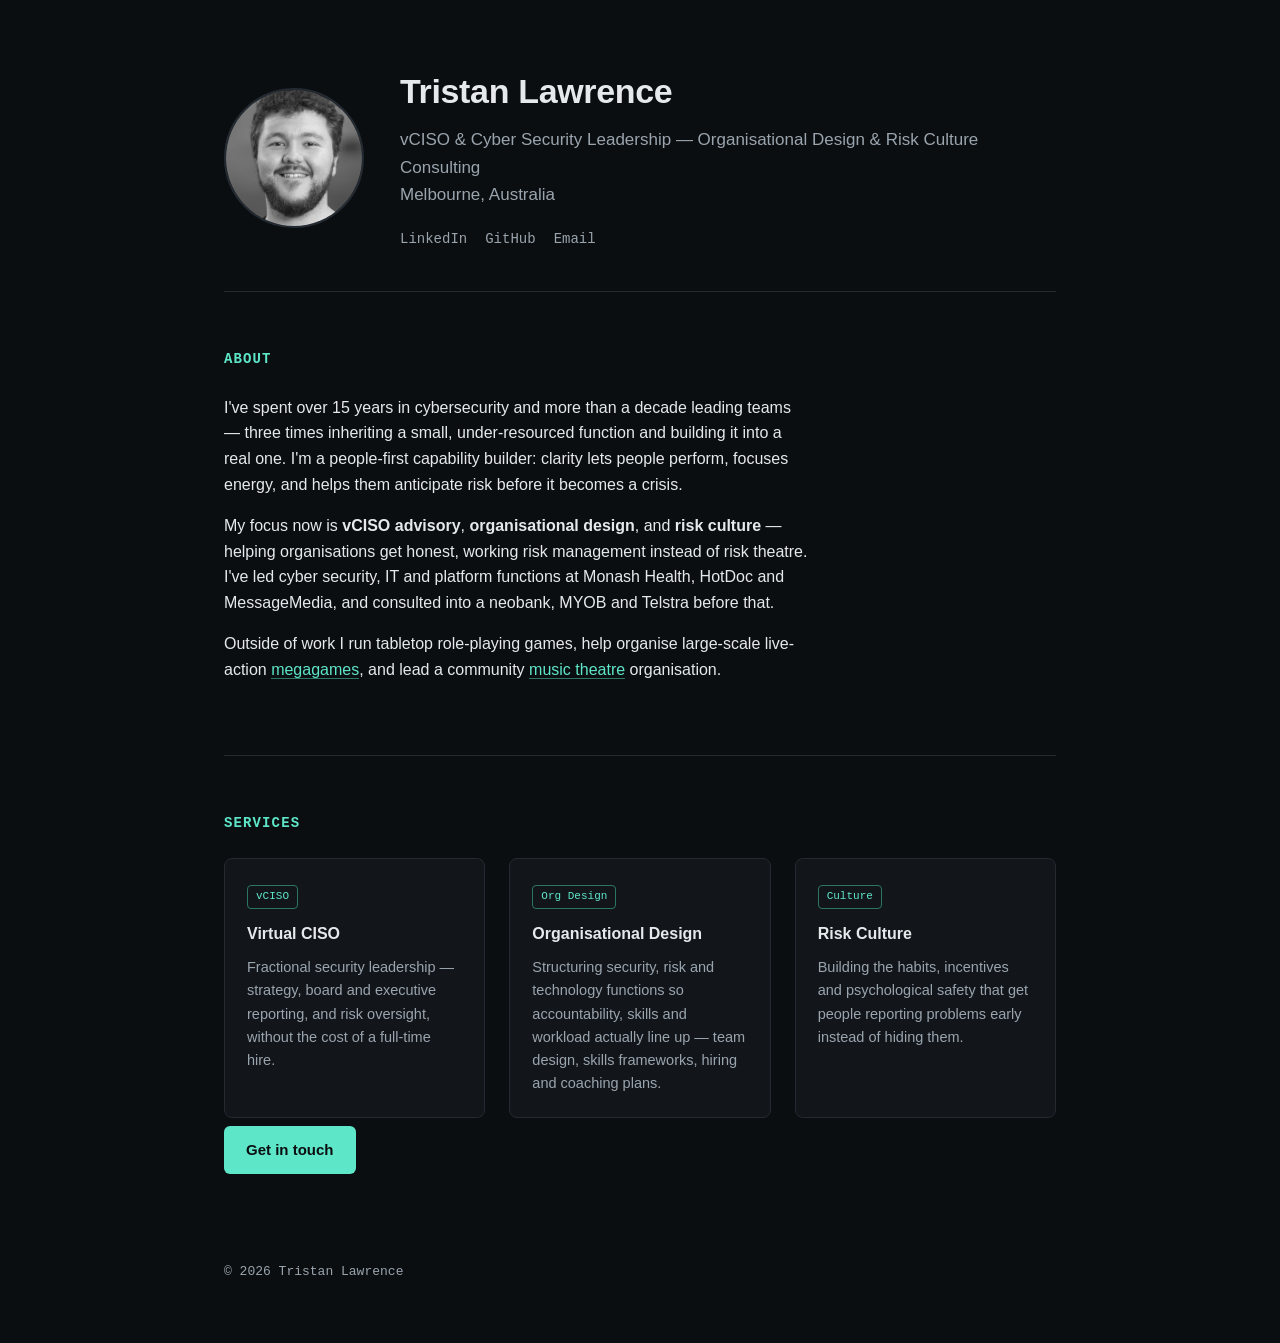
==== index.html @ bc86ba5f "Build personal site: vCISO/org design/risk culture consulting Dark, minimal single-page site plus th" ====
<!DOCTYPE html>
<html lang="en">
<head>
<meta charset="UTF-8">
<meta name="viewport" content="width=device-width, initial-scale=1.0">
<title>Tristan Lawrence — vCISO &amp; Risk Culture Consulting</title>
<meta name="description" content="Tristan Lawrence — vCISO advisory, organisational design and risk culture consulting. Melbourne, Australia.">
<link rel="stylesheet" href="assets/css/style.css">
</head>
<body>
<div class="wrap">
  <header class="site">
    <div class="hero">
      <img src="assets/img/headshot.jpg" alt="Tristan Lawrence">
      <div>
        <h1>Tristan Lawrence</h1>
        <p class="tagline">vCISO &amp; Cyber Security Leadership — Organisational Design &amp; Risk Culture Consulting<br>Melbourne, Australia</p>
        <nav class="social">
          <a href="https://www.linkedin.com/in/tristandlawrence/">LinkedIn</a>
          <a href="https://github.com/tristandlawrence">GitHub</a>
          <a href="mailto:tristan_lawrence@hotmail.com">Email</a>
        </nav>
      </div>
    </div>
  </header>

  <section>
    <h2>About</h2>
    <p>I've spent over 15 years in cybersecurity and more than a decade leading teams — three times inheriting a small, under-resourced function and building it into a real one. I'm a people-first capability builder: clarity lets people perform, focuses energy, and helps them anticipate risk before it becomes a crisis.</p>
    <p>My focus now is <strong>vCISO advisory</strong>, <strong>organisational design</strong>, and <strong>risk culture</strong> — helping organisations get honest, working risk management instead of risk theatre. I've led cyber security, IT and platform functions at Monash Health, HotDoc and MessageMedia, and consulted into a neobank, MYOB and Telstra before that.</p>
    <p class="interests">Outside of work I run tabletop role-playing games, help organise large-scale live-action <a href="megagames.html">megagames</a>, and lead a community <a href="theatre.html">music theatre</a> organisation.</p>
  </section>

  <section>
    <h2>Services</h2>
    <div class="services">
      <div class="service">
        <span class="tag">vCISO</span>
        <h3>Virtual CISO</h3>
        <p>Fractional security leadership — strategy, board and executive reporting, and risk oversight, without the cost of a full-time hire.</p>
      </div>
      <div class="service">
        <span class="tag">Org Design</span>
        <h3>Organisational Design</h3>
        <p>Structuring security, risk and technology functions so accountability, skills and workload actually line up — team design, skills frameworks, hiring and coaching plans.</p>
      </div>
      <div class="service">
        <span class="tag">Culture</span>
        <h3>Risk Culture</h3>
        <p>Building the habits, incentives and psychological safety that get people reporting problems early instead of hiding them.</p>
      </div>
    </div>
    <a class="cta" href="mailto:tristan_lawrence@hotmail.com">Get in touch</a>
  </section>

  <footer class="site">© 2026 Tristan Lawrence</footer>
</div>
</body>
</html>
---- assets/css/style.css ----
:root{
  --bg:#0b0e11;
  --bg-alt:#12161b;
  --border:#232a31;
  --text:#e6e9ec;
  --text-dim:#9aa4ad;
  --accent:#5ee6c9;
  --accent-dim:#2b7566;
  --mono:'SFMono-Regular',Consolas,'Liberation Mono',Menlo,monospace;
  --sans:-apple-system,BlinkMacSystemFont,'Segoe UI',Roboto,Helvetica,Arial,sans-serif;
}
*{box-sizing:border-box;}
body{
  margin:0;
  background:var(--bg);
  color:var(--text);
  font-family:var(--sans);
  line-height:1.6;
}
.wrap{max-width:880px;margin:0 auto;padding:0 24px;}

/* Header / hero */
header.site{
  padding:64px 0 40px;
  border-bottom:1px solid var(--border);
}
.eyebrow{
  font-family:var(--mono);
  color:var(--accent);
  font-size:13px;
  letter-spacing:.08em;
  text-transform:uppercase;
  margin:0 0 18px;
}
.hero{
  display:flex;
  gap:36px;
  align-items:center;
  flex-wrap:wrap;
}
.hero img{
  width:140px;
  height:140px;
  border-radius:50%;
  object-fit:cover;
  object-position:center 22%;
  border:2px solid var(--border);
  flex-shrink:0;
}
h1{
  font-size:34px;
  margin:0 0 8px;
  letter-spacing:-.01em;
}
.tagline{
  color:var(--text-dim);
  font-size:17px;
  margin:0;
}
nav.social{
  margin-top:20px;
  display:flex;
  gap:18px;
  font-family:var(--mono);
  font-size:14px;
  flex-wrap:wrap;
}
nav.social a{
  color:var(--text-dim);
  text-decoration:none;
  border-bottom:1px solid transparent;
}
nav.social a:hover{color:var(--accent);border-color:var(--accent);}

/* Breadcrumb nav for subpages */
nav.crumb{
  padding:20px 0 0;
  font-family:var(--mono);
  font-size:13px;
}
nav.crumb a{color:var(--accent);text-decoration:none;}
nav.crumb a:hover{text-decoration:underline;}

/* Sections */
section{padding:56px 0;border-bottom:1px solid var(--border);}
section:last-of-type{border-bottom:none;}
h2{
  font-family:var(--mono);
  font-size:14px;
  text-transform:uppercase;
  letter-spacing:.08em;
  color:var(--accent);
  margin:0 0 24px;
}
p{color:var(--text);max-width:66ch;}
.interests a{color:var(--accent);text-decoration:none;border-bottom:1px solid var(--accent-dim);}
.interests a:hover{border-color:var(--accent);}

/* Services grid */
.services{
  display:grid;
  grid-template-columns:repeat(auto-fit,minmax(220px,1fr));
  gap:24px;
}
.service{
  background:var(--bg-alt);
  border:1px solid var(--border);
  border-radius:8px;
  padding:22px;
}
.service h3{
  margin:0 0 10px;
  font-size:16px;
  color:var(--text);
}
.service p{margin:0;font-size:14.5px;color:var(--text-dim);}
.service .tag{
  display:inline-block;
  font-family:var(--mono);
  font-size:11px;
  color:var(--accent);
  border:1px solid var(--accent-dim);
  border-radius:4px;
  padding:2px 8px;
  margin-bottom:12px;
}

.cta{
  display:inline-block;
  margin-top:8px;
  padding:12px 22px;
  background:var(--accent);
  color:#0b0e11;
  font-weight:600;
  text-decoration:none;
  border-radius:6px;
  font-size:15px;
}

/* Photo pages (theatre / megagames) */
.photo-page img{
  width:100%;
  border-radius:8px;
  border:1px solid var(--border);
  margin:8px 0 6px;
}
.photo-page .caption{
  color:var(--text-dim);
  font-size:13px;
  margin:0 0 32px;
}
.gallery{
  display:grid;
  grid-template-columns:repeat(auto-fit,minmax(260px,1fr));
  gap:24px;
}
.gallery figure{margin:0;}
.gallery img{width:100%;border-radius:8px;border:1px solid var(--border);}
.gallery figcaption{color:var(--text-dim);font-size:13px;margin-top:8px;}

footer.site{
  padding:32px 0 60px;
  color:var(--text-dim);
  font-size:13px;
  font-family:var(--mono);
}
footer.site a{color:var(--text-dim);}
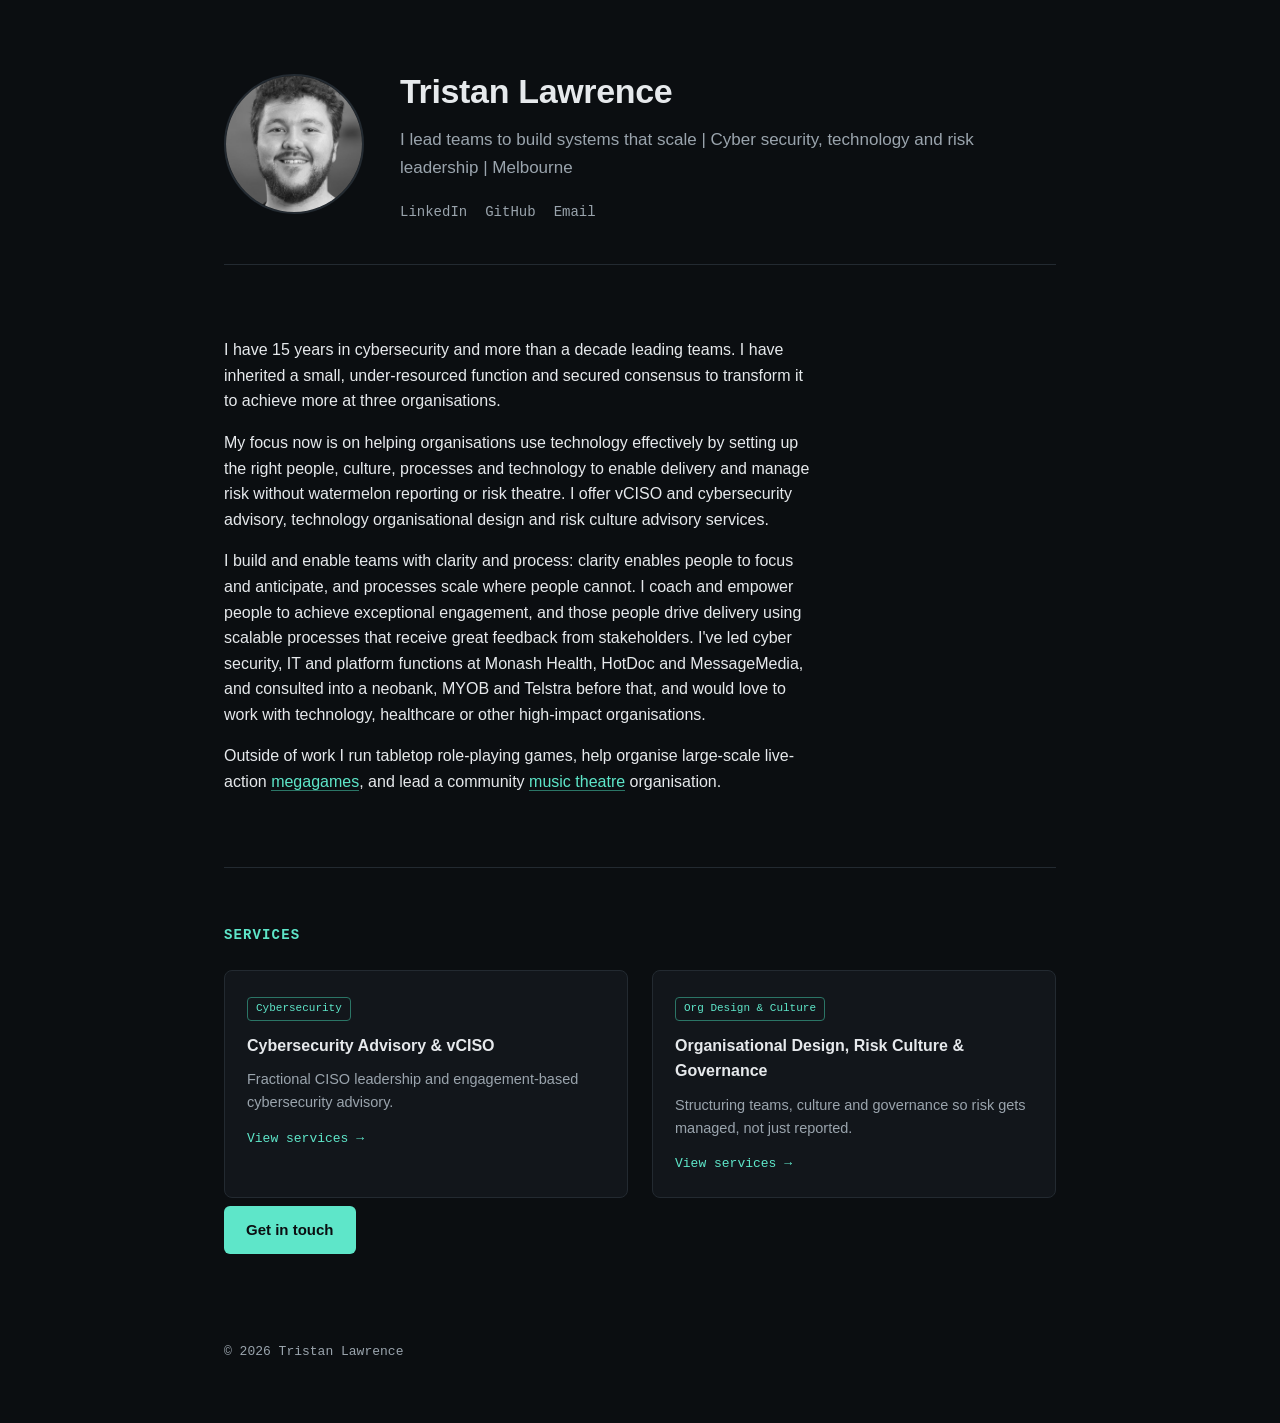
==== commit a749c924: "Rework homepage voice and split services into two pages Homepage: swap tagline for LinkedIn headline" ====
--- a/index.html
+++ b/index.html
@@ -14,7 +14,7 @@
       <img src="assets/img/headshot.jpg" alt="Tristan Lawrence">
       <div>
         <h1>Tristan Lawrence</h1>
-        <p class="tagline">vCISO &amp; Cyber Security Leadership — Organisational Design &amp; Risk Culture Consulting<br>Melbourne, Australia</p>
+        <p class="tagline">I lead teams to build systems that scale | Cyber security, technology and risk leadership | Melbourne</p>
         <nav class="social">
           <a href="https://www.linkedin.com/in/tristandlawrence/">LinkedIn</a>
           <a href="https://github.com/tristandlawrence">GitHub</a>
@@ -25,30 +25,27 @@
   </header>
 
   <section>
-    <h2>About</h2>
-    <p>I've spent over 15 years in cybersecurity and more than a decade leading teams — three times inheriting a small, under-resourced function and building it into a real one. I'm a people-first capability builder: clarity lets people perform, focuses energy, and helps them anticipate risk before it becomes a crisis.</p>
-    <p>My focus now is <strong>vCISO advisory</strong>, <strong>organisational design</strong>, and <strong>risk culture</strong> — helping organisations get honest, working risk management instead of risk theatre. I've led cyber security, IT and platform functions at Monash Health, HotDoc and MessageMedia, and consulted into a neobank, MYOB and Telstra before that.</p>
+    <p>I have 15 years in cybersecurity and more than a decade leading teams. I have inherited a small, under-resourced function and secured consensus to transform it to achieve more at three organisations.</p>
+    <p>My focus now is on helping organisations use technology effectively by setting up the right people, culture, processes and technology to enable delivery and manage risk without watermelon reporting or risk theatre. I offer vCISO and cybersecurity advisory, technology organisational design and risk culture advisory services.</p>
+    <p>I build and enable teams with clarity and process: clarity enables people to focus and anticipate, and processes scale where people cannot. I coach and empower people to achieve exceptional engagement, and those people drive delivery using scalable processes that receive great feedback from stakeholders. I've led cyber security, IT and platform functions at Monash Health, HotDoc and MessageMedia, and consulted into a neobank, MYOB and Telstra before that, and would love to work with technology, healthcare or other high-impact organisations.</p>
     <p class="interests">Outside of work I run tabletop role-playing games, help organise large-scale live-action <a href="megagames.html">megagames</a>, and lead a community <a href="theatre.html">music theatre</a> organisation.</p>
   </section>
 
   <section>
     <h2>Services</h2>
     <div class="services">
-      <div class="service">
-        <span class="tag">vCISO</span>
-        <h3>Virtual CISO</h3>
-        <p>Fractional security leadership — strategy, board and executive reporting, and risk oversight, without the cost of a full-time hire.</p>
-      </div>
-      <div class="service">
-        <span class="tag">Org Design</span>
-        <h3>Organisational Design</h3>
-        <p>Structuring security, risk and technology functions so accountability, skills and workload actually line up — team design, skills frameworks, hiring and coaching plans.</p>
-      </div>
-      <div class="service">
-        <span class="tag">Culture</span>
-        <h3>Risk Culture</h3>
-        <p>Building the habits, incentives and psychological safety that get people reporting problems early instead of hiding them.</p>
-      </div>
+      <a class="service service-link" href="cybersecurity-services.html">
+        <span class="tag">Cybersecurity</span>
+        <h3>Cybersecurity Advisory &amp; vCISO</h3>
+        <p>Fractional CISO leadership and engagement-based cybersecurity advisory.</p>
+        <span class="arrow">View services →</span>
+      </a>
+      <a class="service service-link" href="organisational-design.html">
+        <span class="tag">Org Design &amp; Culture</span>
+        <h3>Organisational Design, Risk Culture &amp; Governance</h3>
+        <p>Structuring teams, culture and governance so risk gets managed, not just reported.</p>
+        <span class="arrow">View services →</span>
+      </a>
     </div>
     <a class="cta" href="mailto:tristan_lawrence@hotmail.com">Get in touch</a>
   </section>
--- a/assets/css/style.css
+++ b/assets/css/style.css
@@ -124,6 +124,22 @@
   padding:2px 8px;
   margin-bottom:12px;
 }
+.service-link{
+  display:block;
+  text-decoration:none;
+  transition:border-color .15s ease, transform .15s ease;
+}
+.service-link:hover{
+  border-color:var(--accent-dim);
+  transform:translateY(-2px);
+}
+.service-link .arrow{
+  display:inline-block;
+  margin-top:14px;
+  font-family:var(--mono);
+  font-size:13px;
+  color:var(--accent);
+}
 
 .cta{
   display:inline-block;
@@ -158,6 +174,30 @@
 .gallery img{width:100%;border-radius:8px;border:1px solid var(--border);}
 .gallery figcaption{color:var(--text-dim);font-size:13px;margin-top:8px;}
 
+/* Service detail pages */
+.offer-list{
+  display:flex;
+  flex-direction:column;
+  gap:0;
+}
+.offer{
+  padding:26px 0;
+  border-bottom:1px solid var(--border);
+}
+.offer:last-child{border-bottom:none;}
+.offer h3{
+  margin:0 0 8px;
+  font-size:18px;
+  color:var(--text);
+}
+.offer p{margin:0;font-size:15px;color:var(--text-dim);}
+
+.note{
+  color:var(--text-dim);
+  font-size:14.5px;
+  margin:32px 0 20px;
+}
+
 footer.site{
   padding:32px 0 60px;
   color:var(--text-dim);
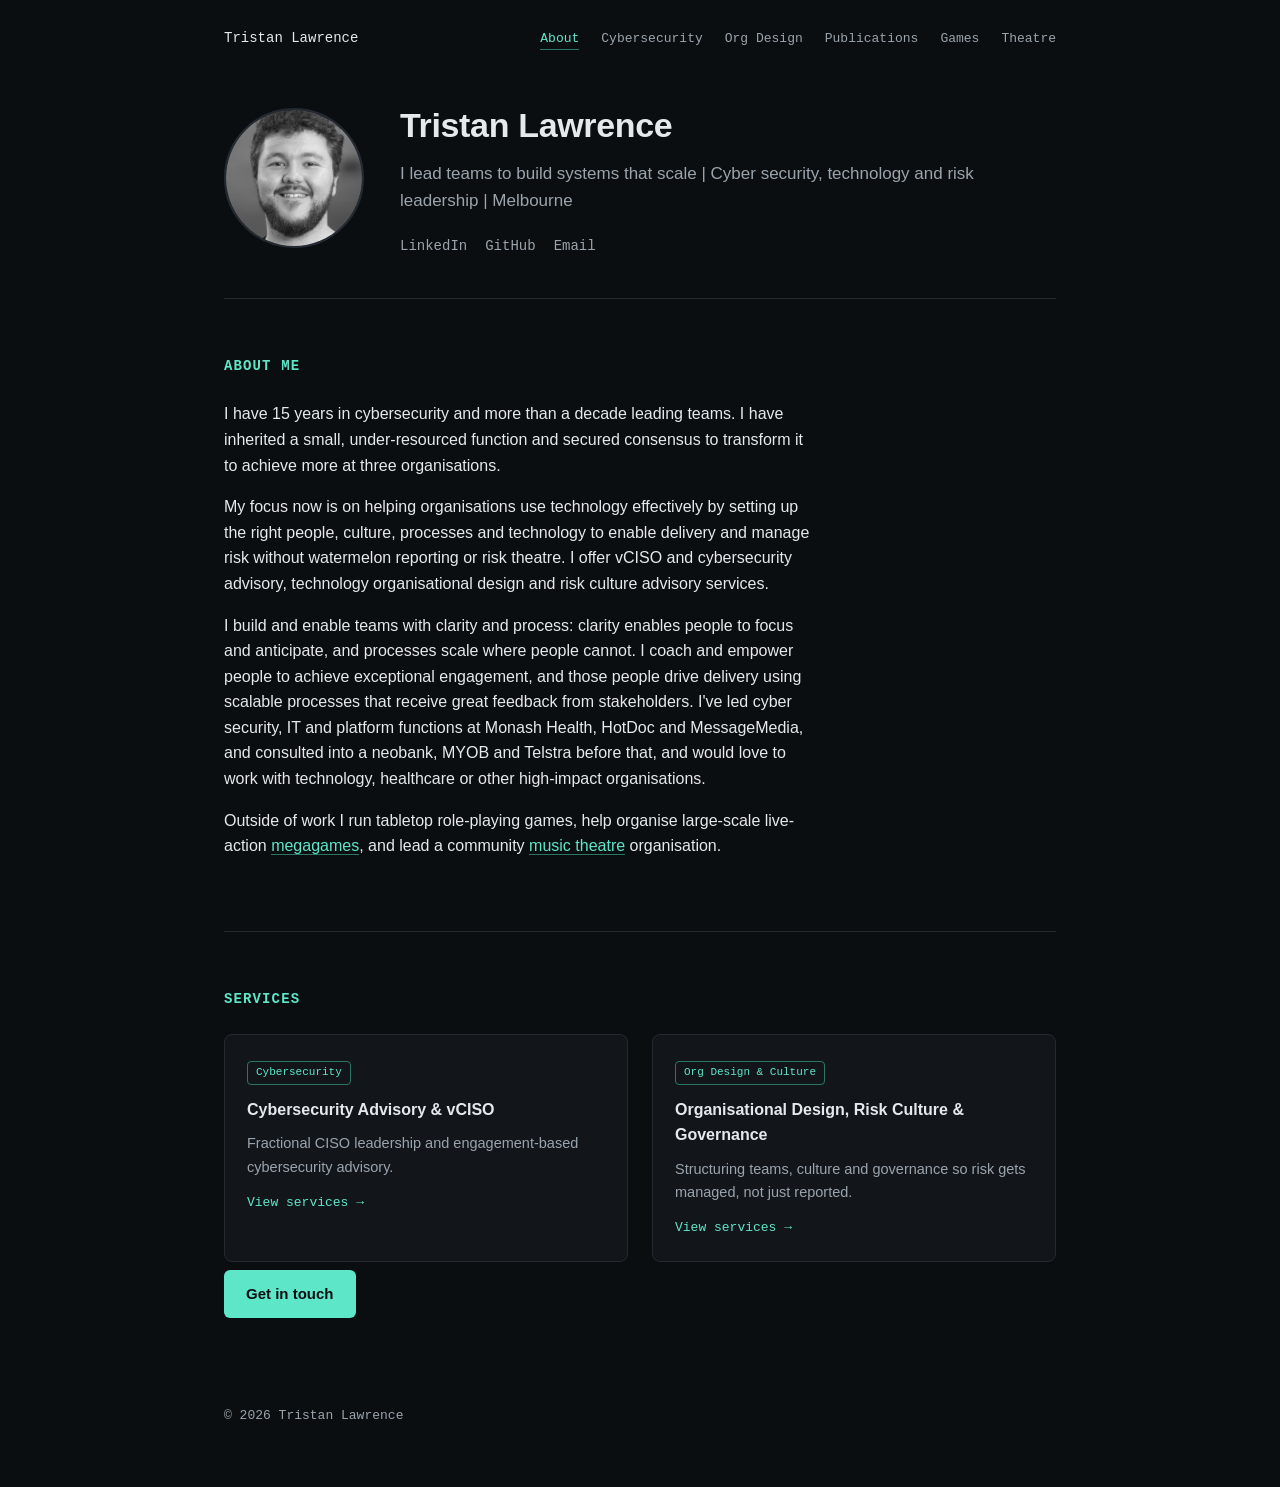
==== commit b4084edb: "Add site nav and publications page, reframe pages around motivation Adds a persistent top-right nav " ====
--- a/index.html
+++ b/index.html
@@ -9,6 +9,17 @@
 </head>
 <body>
 <div class="wrap">
+  <nav class="sitenav">
+    <a class="brand" href="index.html">Tristan Lawrence</a>
+    <ul>
+      <li><a href="index.html" aria-current="page">About</a></li>
+      <li><a href="cybersecurity-services.html">Cybersecurity</a></li>
+      <li><a href="organisational-design.html">Org Design</a></li>
+      <li><a href="publications.html">Publications</a></li>
+      <li><a href="games.html">Games</a></li>
+      <li><a href="theatre.html">Theatre</a></li>
+    </ul>
+  </nav>
   <header class="site">
     <div class="hero">
       <img src="assets/img/headshot.jpg" alt="Tristan Lawrence">
@@ -25,10 +36,11 @@
   </header>
 
   <section>
+    <h2>About me</h2>
     <p>I have 15 years in cybersecurity and more than a decade leading teams. I have inherited a small, under-resourced function and secured consensus to transform it to achieve more at three organisations.</p>
     <p>My focus now is on helping organisations use technology effectively by setting up the right people, culture, processes and technology to enable delivery and manage risk without watermelon reporting or risk theatre. I offer vCISO and cybersecurity advisory, technology organisational design and risk culture advisory services.</p>
     <p>I build and enable teams with clarity and process: clarity enables people to focus and anticipate, and processes scale where people cannot. I coach and empower people to achieve exceptional engagement, and those people drive delivery using scalable processes that receive great feedback from stakeholders. I've led cyber security, IT and platform functions at Monash Health, HotDoc and MessageMedia, and consulted into a neobank, MYOB and Telstra before that, and would love to work with technology, healthcare or other high-impact organisations.</p>
-    <p class="interests">Outside of work I run tabletop role-playing games, help organise large-scale live-action <a href="megagames.html">megagames</a>, and lead a community <a href="theatre.html">music theatre</a> organisation.</p>
+    <p class="interests">Outside of work I run tabletop role-playing games, help organise large-scale live-action <a href="games.html">megagames</a>, and lead a community <a href="theatre.html">music theatre</a> organisation.</p>
   </section>
 
   <section>
--- a/assets/css/style.css
+++ b/assets/css/style.css
@@ -19,9 +19,44 @@
 }
 .wrap{max-width:880px;margin:0 auto;padding:0 24px;}
 
+/* Site navigation */
+.sitenav{
+  display:flex;
+  align-items:baseline;
+  justify-content:space-between;
+  gap:16px 28px;
+  flex-wrap:wrap;
+  padding:24px 0 0;
+}
+.sitenav .brand{
+  font-family:var(--mono);
+  font-size:14px;
+  color:var(--text);
+  text-decoration:none;
+}
+.sitenav .brand:hover{color:var(--accent);}
+.sitenav ul{
+  display:flex;
+  gap:22px;
+  list-style:none;
+  margin:0;
+  padding:0;
+  flex-wrap:wrap;
+}
+.sitenav ul a{
+  font-family:var(--mono);
+  font-size:13px;
+  color:var(--text-dim);
+  text-decoration:none;
+  padding-bottom:3px;
+  border-bottom:1px solid transparent;
+}
+.sitenav ul a:hover{color:var(--accent);}
+.sitenav ul a[aria-current="page"]{color:var(--accent);border-bottom-color:var(--accent-dim);}
+
 /* Header / hero */
 header.site{
-  padding:64px 0 40px;
+  padding:48px 0 40px;
   border-bottom:1px solid var(--border);
 }
 .eyebrow{
@@ -93,8 +128,9 @@
   margin:0 0 24px;
 }
 p{color:var(--text);max-width:66ch;}
-.interests a{color:var(--accent);text-decoration:none;border-bottom:1px solid var(--accent-dim);}
-.interests a:hover{border-color:var(--accent);}
+.interests a,section p a{color:var(--accent);text-decoration:none;border-bottom:1px solid var(--accent-dim);}
+.interests a:hover,section p a:hover{border-color:var(--accent);}
+section p.note a{border-bottom-color:var(--accent-dim);}
 
 /* Services grid */
 .services{
@@ -155,7 +191,10 @@
 
 /* Photo pages (theatre / megagames) */
 .photo-page img{
-  width:100%;
+  display:block;
+  max-width:100%;
+  max-height:520px;
+  width:auto;
   border-radius:8px;
   border:1px solid var(--border);
   margin:8px 0 6px;
@@ -174,6 +213,129 @@
 .gallery img{width:100%;border-radius:8px;border:1px solid var(--border);}
 .gallery figcaption{color:var(--text-dim);font-size:13px;margin-top:8px;}
 
+/* Credit / role tables */
+.credits{
+  width:100%;
+  border-collapse:collapse;
+  margin:8px 0 8px;
+  font-size:15px;
+}
+.credits th{
+  text-align:left;
+  font-family:var(--mono);
+  font-size:11px;
+  letter-spacing:.08em;
+  text-transform:uppercase;
+  color:var(--text-dim);
+  font-weight:400;
+  padding:0 16px 10px 0;
+  border-bottom:1px solid var(--border);
+}
+.credits td{
+  padding:14px 16px 14px 0;
+  border-bottom:1px solid var(--border);
+  vertical-align:top;
+  color:var(--text);
+}
+.credits td:last-child,.credits th:last-child{padding-right:0;}
+.credits tr:last-child td{border-bottom:none;}
+.credits .year{
+  font-family:var(--mono);
+  font-size:13px;
+  color:var(--text-dim);
+  white-space:nowrap;
+}
+.credits .role{color:var(--text-dim);}
+.credits .show{font-weight:600;}
+.credits a{color:var(--accent);text-decoration:none;}
+.credits a:hover{text-decoration:underline;}
+.credits .note-inline{
+  display:block;
+  font-size:13px;
+  color:var(--accent);
+  margin-top:4px;
+}
+.table-scroll{overflow-x:auto;}
+
+/* Decision flow */
+.flow-start{
+  display:inline-block;
+  position:relative;
+  border:1px solid var(--accent-dim);
+  background:var(--bg-alt);
+  border-radius:6px;
+  padding:14px 22px;
+  margin-bottom:16px;
+  font-family:var(--mono);
+  font-size:14px;
+  color:var(--accent);
+}
+.flow-start::after{
+  content:"";
+  position:absolute;
+  left:22px;
+  top:100%;
+  width:2px;
+  height:16px;
+  background:var(--border);
+}
+.flow-branches{
+  margin:0 0 0 22px;
+  padding:0;
+  border-left:2px solid var(--border);
+  list-style:none;
+}
+.flow-branch{
+  position:relative;
+  padding:0 0 4px 30px;
+  margin:0 0 22px;
+}
+.flow-branch:last-child{margin-bottom:0;}
+.flow-branch::before{
+  content:"";
+  position:absolute;
+  left:0;
+  top:13px;
+  width:20px;
+  height:2px;
+  background:var(--border);
+}
+.flow-problem{
+  margin:0 0 6px;
+  color:var(--text);
+  font-size:15.5px;
+}
+.flow-answer{
+  margin:0;
+  font-family:var(--mono);
+  font-size:13.5px;
+  color:var(--text-dim);
+}
+
+/* Nested branches */
+.flow-branch > .flow-branches{
+  margin:12px 0 0 8px;
+  padding:0;
+}
+.flow-branch > .flow-branches > .flow-branch{
+  padding-left:24px;
+  margin-bottom:16px;
+}
+.flow-branch > .flow-branches > .flow-branch:last-child{margin-bottom:2px;}
+.flow-q{
+  margin:0 0 6px;
+  color:var(--text-dim);
+  font-size:14.5px;
+  font-style:italic;
+}
+.flow-branch .flow-branch .flow-problem{font-size:14.5px;color:var(--text-dim);}
+.flow-answer a{
+  color:var(--accent);
+  text-decoration:none;
+  border-bottom:1px solid var(--accent-dim);
+}
+.flow-answer a:hover{border-color:var(--accent);}
+
 /* Service detail pages */
 .offer-list{
   display:flex;
@@ -190,6 +352,12 @@
   font-size:18px;
   color:var(--text);
 }
+.offer h3 a{
+  color:var(--accent);
+  text-decoration:none;
+  border-bottom:1px solid var(--accent-dim);
+}
+.offer h3 a:hover{border-color:var(--accent);}
 .offer p{margin:0;font-size:15px;color:var(--text-dim);}
 
 .note{
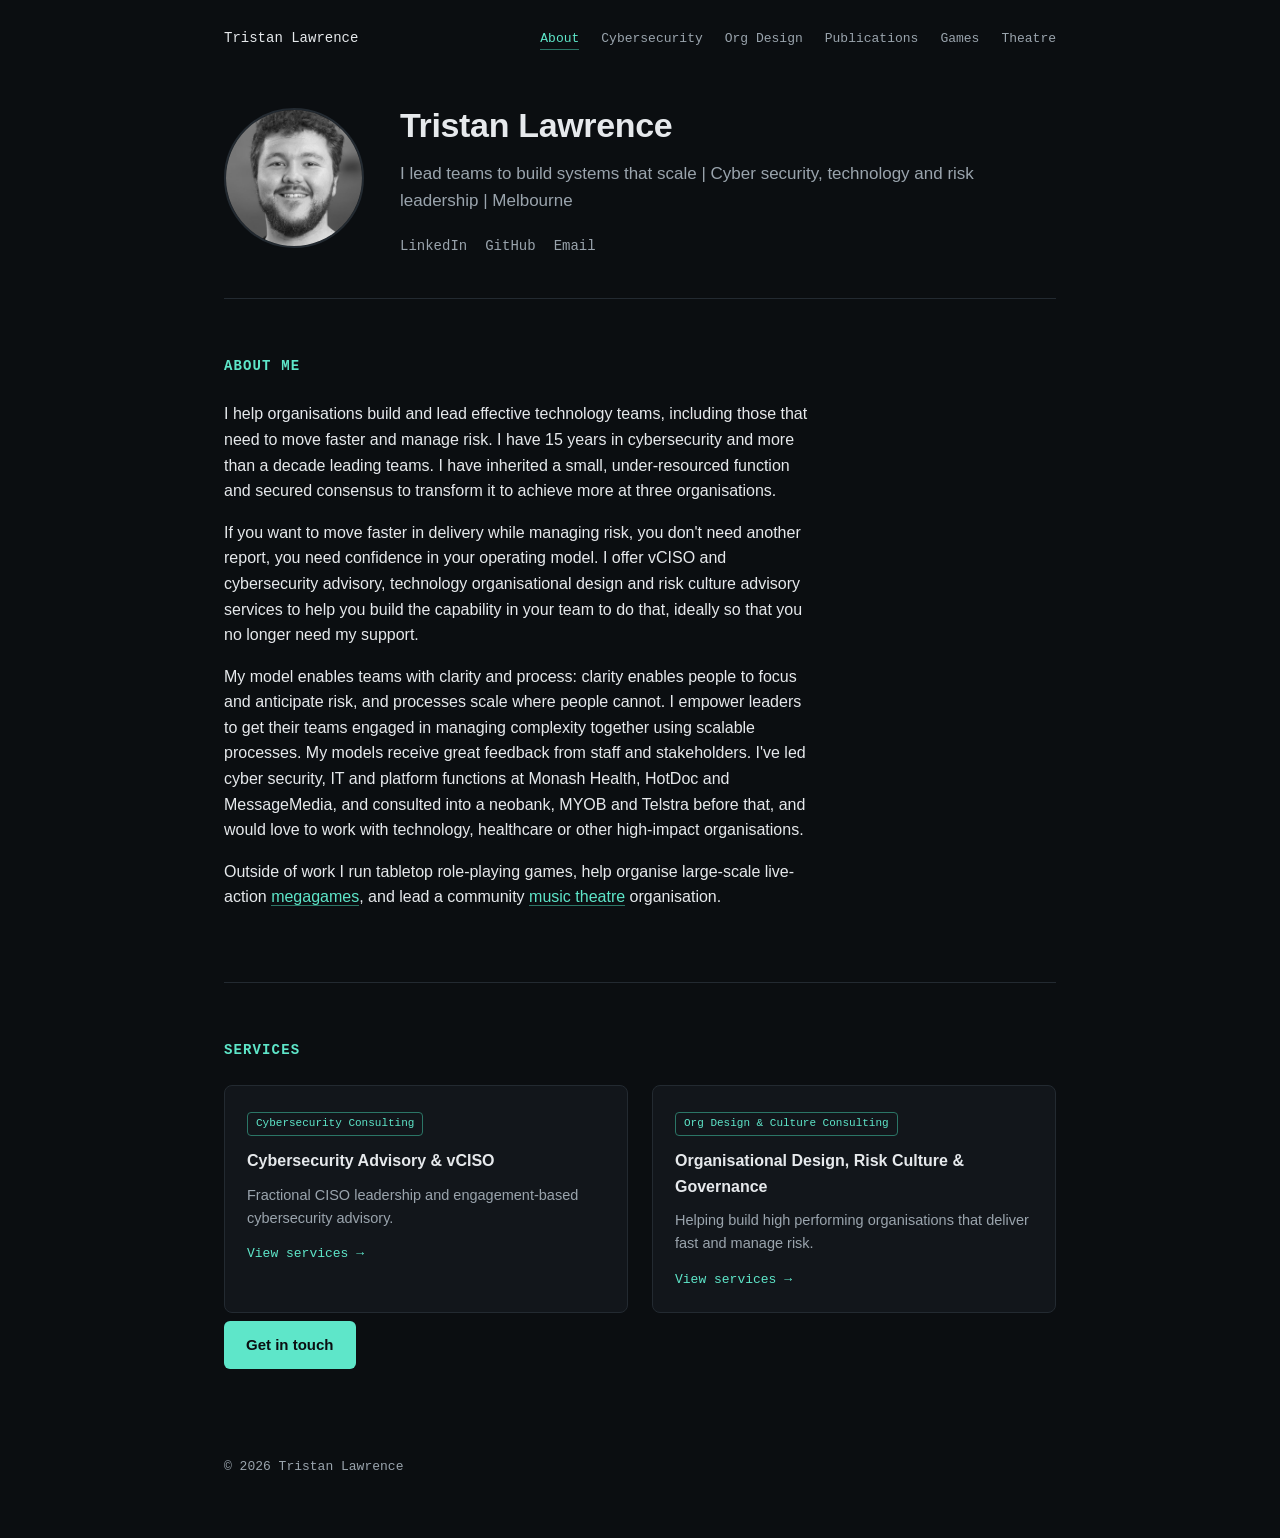
==== commit 08421932: "Fix org design flowchart structure and copy typos The "teams don't seem to know about them" branch u" ====
--- a/index.html
+++ b/index.html
@@ -37,9 +37,9 @@
 
   <section>
     <h2>About me</h2>
-    <p>I have 15 years in cybersecurity and more than a decade leading teams. I have inherited a small, under-resourced function and secured consensus to transform it to achieve more at three organisations.</p>
-    <p>My focus now is on helping organisations use technology effectively by setting up the right people, culture, processes and technology to enable delivery and manage risk without watermelon reporting or risk theatre. I offer vCISO and cybersecurity advisory, technology organisational design and risk culture advisory services.</p>
-    <p>I build and enable teams with clarity and process: clarity enables people to focus and anticipate, and processes scale where people cannot. I coach and empower people to achieve exceptional engagement, and those people drive delivery using scalable processes that receive great feedback from stakeholders. I've led cyber security, IT and platform functions at Monash Health, HotDoc and MessageMedia, and consulted into a neobank, MYOB and Telstra before that, and would love to work with technology, healthcare or other high-impact organisations.</p>
+    <p>I help organisations build and lead effective technology teams, including those that need to move faster and manage risk. I have 15 years in cybersecurity and more than a decade leading teams. I have inherited a small, under-resourced function and secured consensus to transform it to achieve more at three organisations.</p>
+    <p>If you want to move faster in delivery while managing risk, you don't need another report, you need confidence in your operating model. I offer vCISO and cybersecurity advisory, technology organisational design and risk culture advisory services to help you build the capability in your team to do that, ideally so that you no longer need my support.</p>
+    <p>My model enables teams with clarity and process: clarity enables people to focus and anticipate risk, and processes scale where people cannot. I empower leaders to get their teams engaged in managing complexity together using scalable processes. My models receive great feedback from staff and stakeholders. I've led cyber security, IT and platform functions at Monash Health, HotDoc and MessageMedia, and consulted into a neobank, MYOB and Telstra before that, and would love to work with technology, healthcare or other high-impact organisations.</p>
     <p class="interests">Outside of work I run tabletop role-playing games, help organise large-scale live-action <a href="games.html">megagames</a>, and lead a community <a href="theatre.html">music theatre</a> organisation.</p>
   </section>
 
@@ -47,15 +47,15 @@
     <h2>Services</h2>
     <div class="services">
       <a class="service service-link" href="cybersecurity-services.html">
-        <span class="tag">Cybersecurity</span>
+        <span class="tag">Cybersecurity Consulting</span>
         <h3>Cybersecurity Advisory &amp; vCISO</h3>
         <p>Fractional CISO leadership and engagement-based cybersecurity advisory.</p>
         <span class="arrow">View services →</span>
       </a>
       <a class="service service-link" href="organisational-design.html">
-        <span class="tag">Org Design &amp; Culture</span>
+        <span class="tag">Org Design &amp; Culture Consulting</span>
         <h3>Organisational Design, Risk Culture &amp; Governance</h3>
-        <p>Structuring teams, culture and governance so risk gets managed, not just reported.</p>
+        <p>Helping build high performing organisations that deliver fast and manage risk.</p>
         <span class="arrow">View services →</span>
       </a>
     </div>
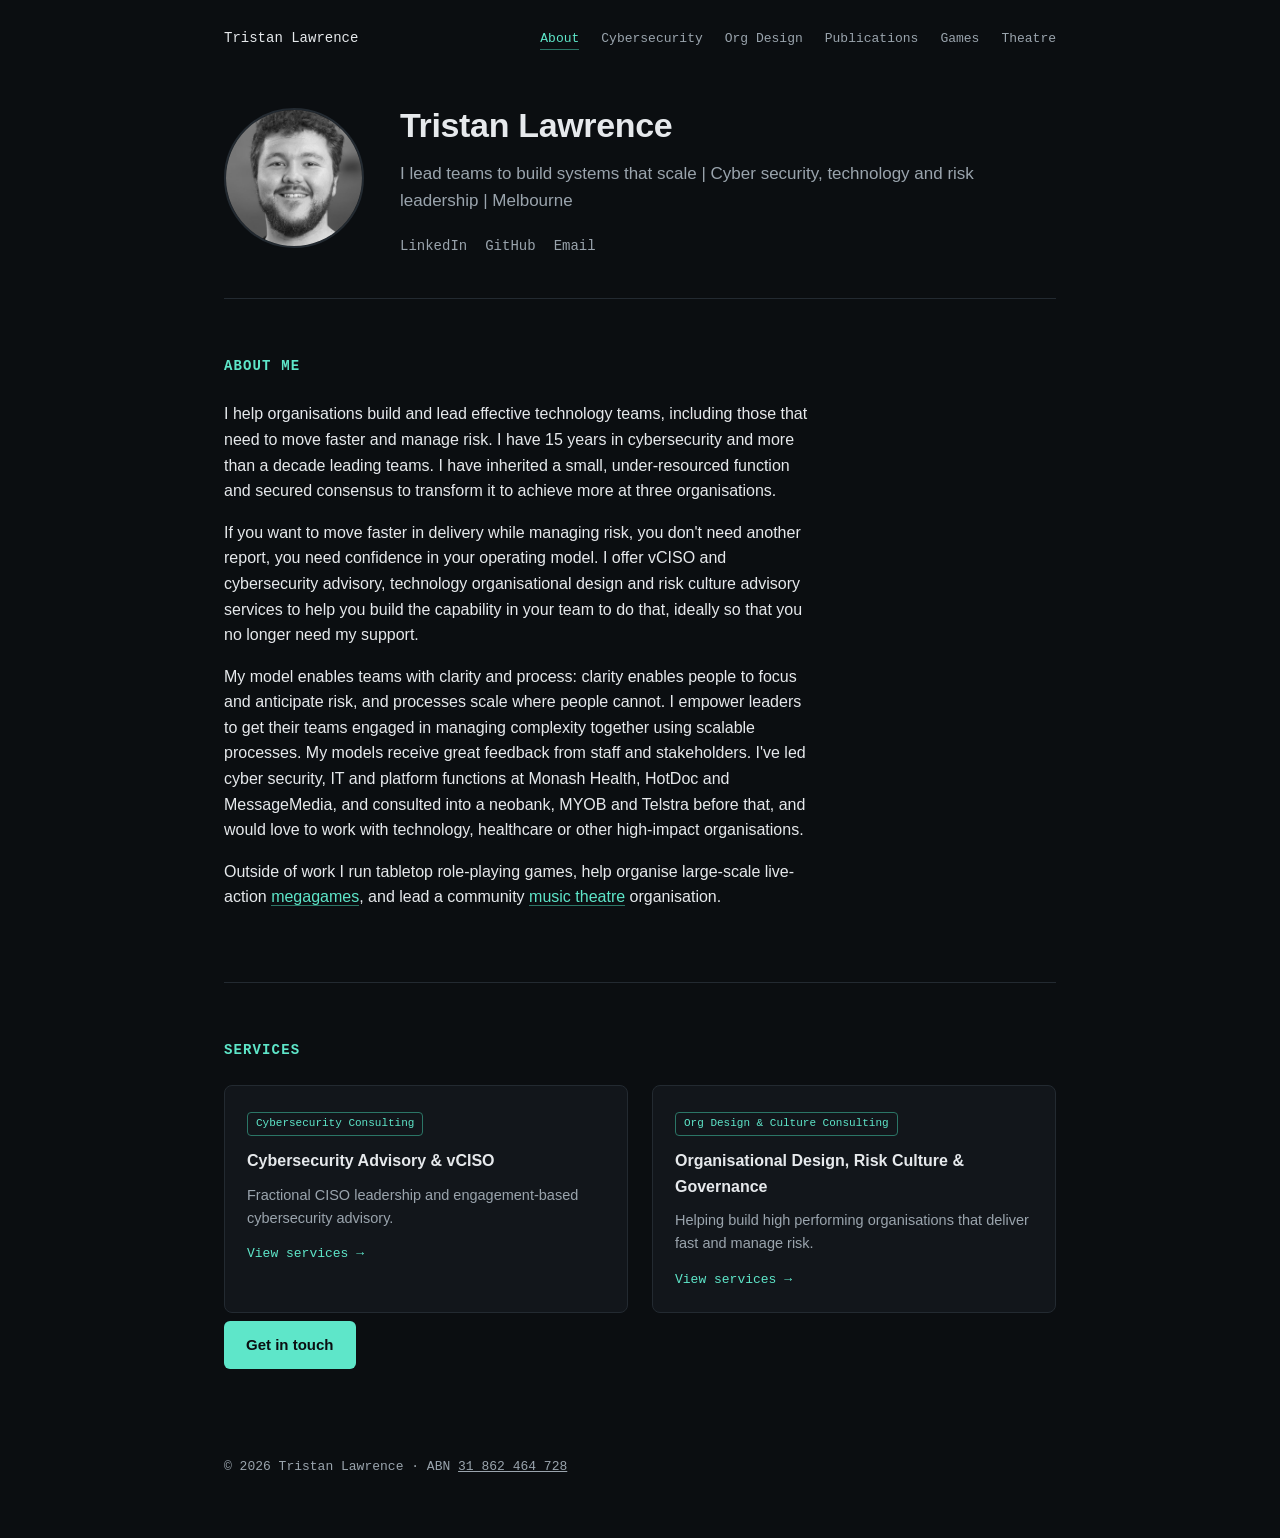
==== commit 424c4216: "Add ABN to the footer on every page Displays the ABN in standard 2-3-3-3 grouping, linked to its ABN" ====
--- a/index.html
+++ b/index.html
@@ -62,7 +62,7 @@
     <a class="cta" href="mailto:tristan_lawrence@hotmail.com">Get in touch</a>
   </section>
 
-  <footer class="site">© 2026 Tristan Lawrence</footer>
+  <footer class="site">© 2026 Tristan Lawrence · ABN <a href="https://abr.business.gov.au/ABN/View?abn=31862464728">31 862 464 728</a></footer>
 </div>
 </body>
 </html>
